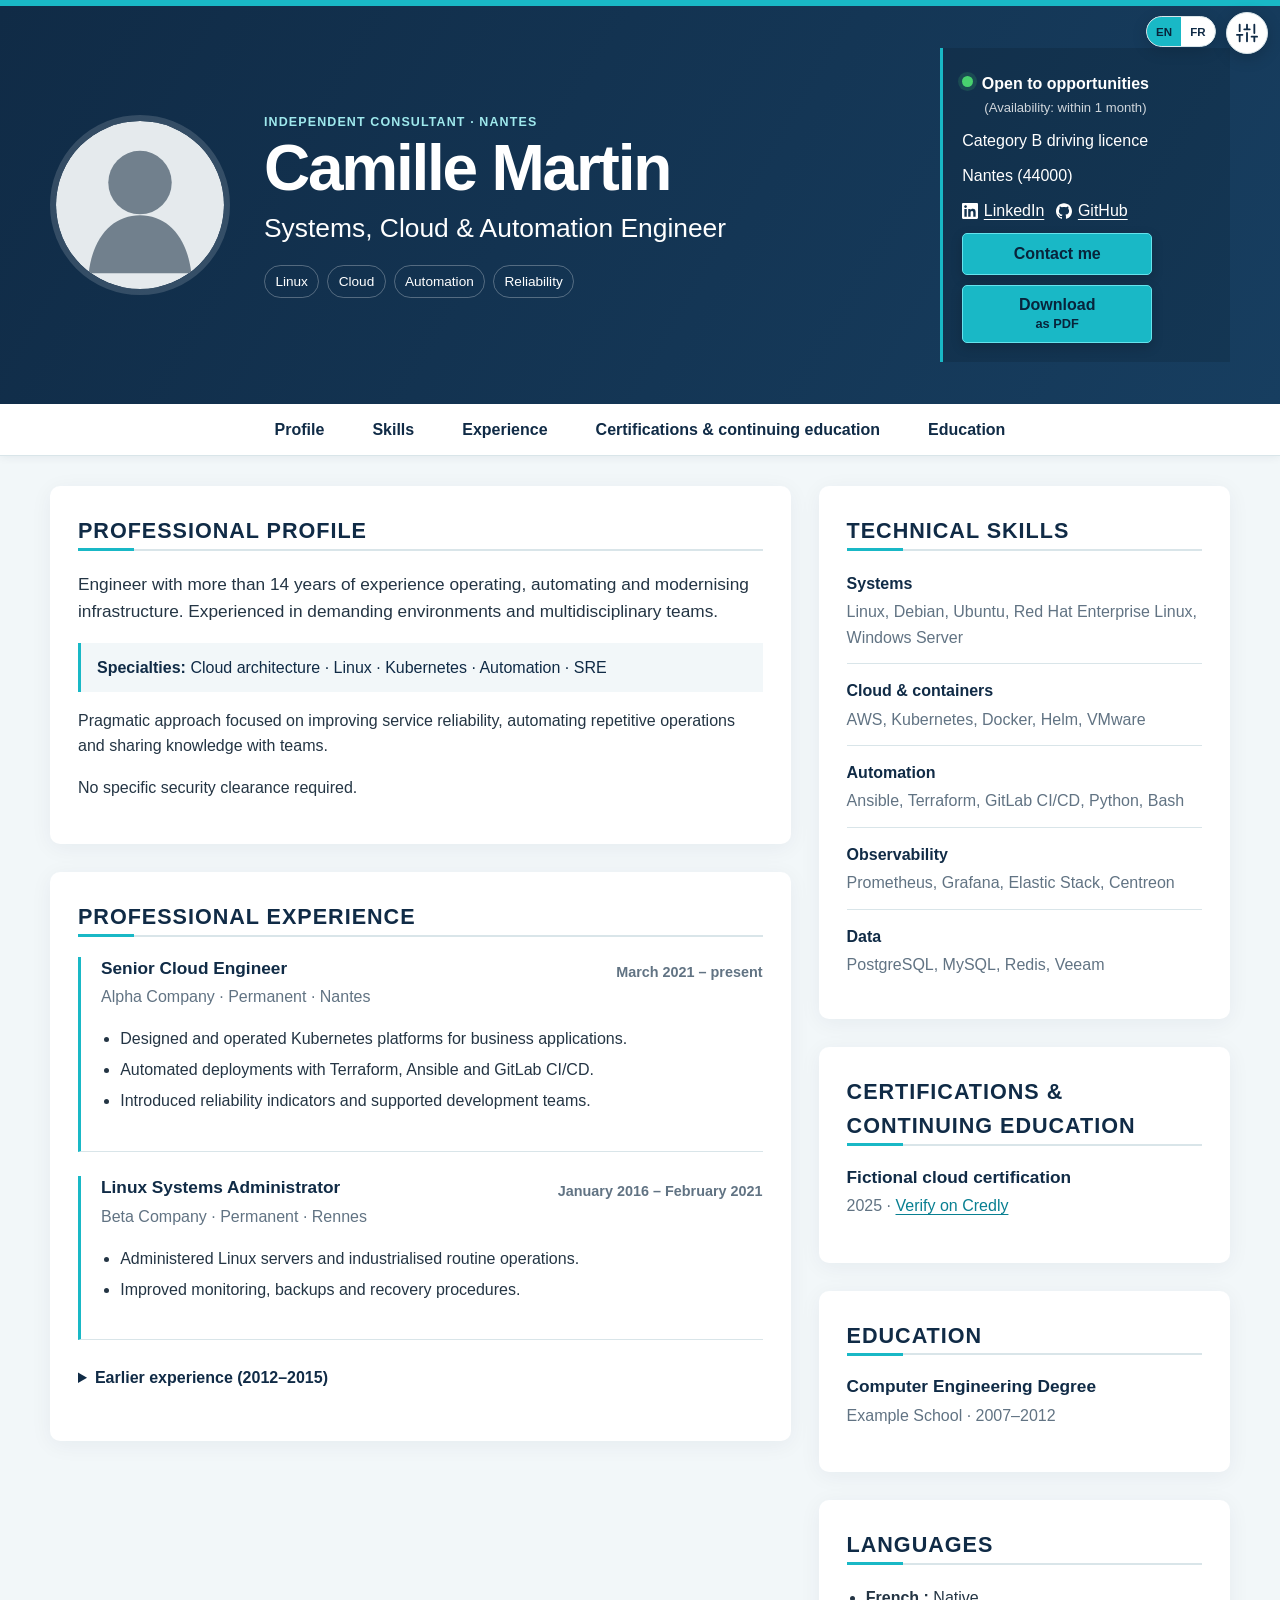
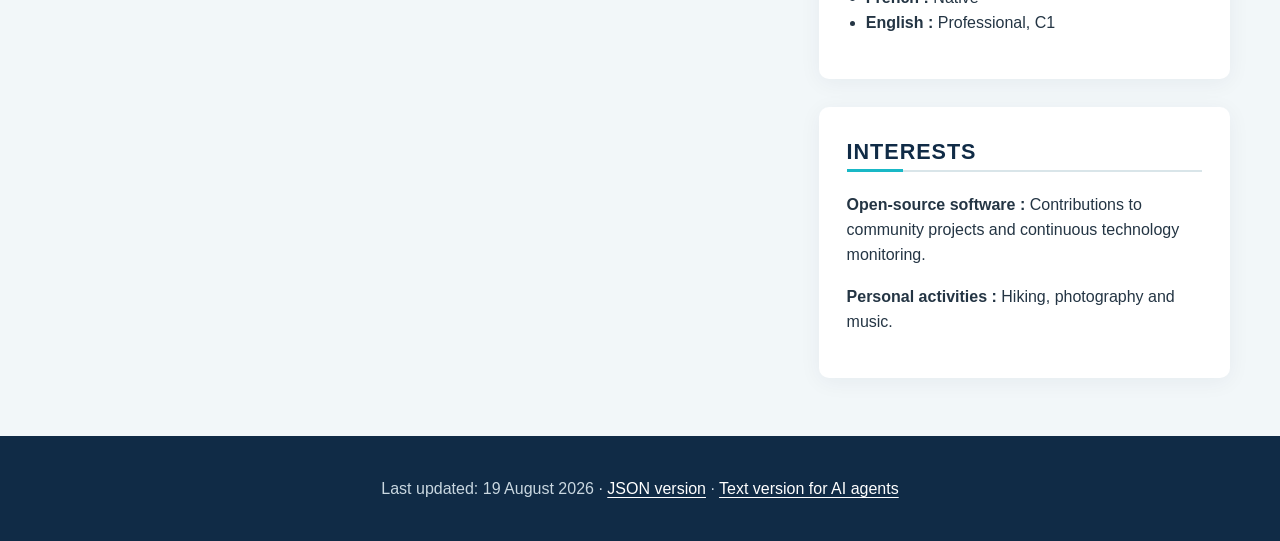
==== en/index.html @ d836ae3a "Add optional English CV generation" ====
<!doctype html>
<html lang="en" data-theme="blue">
<head>
  <!-- GENERATED:HEAD:START -->
  <meta charset="utf-8">
  <meta name="viewport" content="width=device-width, initial-scale=1">
  <title>Camille Martin — Systems, Cloud &amp; Automation Engineer</title>
  <meta name="description" content="Resume of Camille Martin, a systems and cloud specialist with more than 14 years of experience.">
  <meta name="robots" content="index,follow,max-image-preview:large">
  <script>
    try {
      const defaultColor = document.documentElement.dataset.theme;
      const savedColor = localStorage.getItem("cv-color");
      const color = /^(?:blue|green|red|purple|amber|grey)$/.test(savedColor) ? savedColor : defaultColor;
      const savedMode = localStorage.getItem("cv-mode");
      const dark = savedMode ? savedMode === "dark" : matchMedia("(prefers-color-scheme: dark)").matches;
      document.documentElement.dataset.theme = dark ? `dark_${color}` : color;
    } catch { /* Le thème par défaut reste actif si le stockage est indisponible. */ }
  </script>
  <link rel="canonical" href="https://cv.example.com/en/">
  <link rel="alternate" type="application/json" href="resume.json" title="JSON Resume">
  <link rel="alternate" hreflang="fr" href="https://cv.example.com/">
  <link rel="alternate" hreflang="en" href="https://cv.example.com/en/">
  <link rel="alternate" hreflang="x-default" href="https://cv.example.com/">
  <!--
    CSS critique intégré depuis styles-critical.css pendant la génération.
    Il met en forme immédiatement le premier écran sans attendre styles.css,
    qui est préchargé puis appliqué sans bloquer le rendu de la page.
  -->
  <style>
    :root,[data-theme="blue"] { --navy:#102b46; --navy-2:#173e60; --heading:#102b46; --cyan:#19b8c6; --accent-hover:#65e3ed; --link:#087f91; --button-ink:#08243b; --ink:#243544; --muted:#617383; --paper:#fff; --wash:#f2f7f9; --line:#d9e5e9; --radius:10px; }
    [data-theme="green"] { --navy:#123b32; --navy-2:#1c594a; --heading:#123b32; --cyan:#2db487; --accent-hover:#75d9b7; --link:#14785e; --button-ink:#092c24; --ink:#263b35; --muted:#5d756d; --wash:#f1f8f5; --line:#d5e7df; }
    [data-theme="red"] { --navy:#4b1822; --navy-2:#702735; --heading:#4b1822; --cyan:#dc5a6d; --accent-hover:#f08a9a; --link:#a52e44; --button-ink:#351017; --ink:#402b30; --muted:#7b6268; --wash:#faf3f5; --line:#ead7dc; }
    [data-theme="purple"] { --navy:#30234f; --navy-2:#4b3876; --heading:#30234f; --cyan:#9b7ade; --accent-hover:#c2acec; --link:#7254b3; --button-ink:#24183e; --ink:#393247; --muted:#70677f; --wash:#f6f3fa; --line:#e3daee; }
    [data-theme="amber"] { --navy:#49301c; --navy-2:#694829; --heading:#49301c; --cyan:#df963e; --accent-hover:#f2bd78; --link:#9a5e19; --button-ink:#35200e; --ink:#40362d; --muted:#75685c; --wash:#faf6f0; --line:#eadfce; }
    [data-theme="grey"] { --navy:#303840; --navy-2:#4b5660; --heading:#303840; --cyan:#71808d; --accent-hover:#aeb8c0; --link:#526776; --button-ink:#081018; --ink:#303840; --muted:#687681; --wash:#f3f5f6; --line:#dce1e4; }
    [data-theme="dark"],[data-theme="dark_blue"] { color-scheme:dark; --navy:#081522; --navy-2:#102d45; --heading:#a9e9f0; --cyan:#42c5d3; --accent-hover:#79dce5; --link:#72dbe5; --button-ink:#06131d; --ink:#edf4f8; --muted:#b6c7d2; --paper:#132330; --wash:#091721; --line:#385061; }
    [data-theme="dark_green"] { color-scheme:dark; --navy:#071b16; --navy-2:#123c30; --heading:#9ce8ca; --cyan:#42c695; --accent-hover:#7bdcb8; --link:#77dbb6; --button-ink:#061812; --ink:#edf7f3; --muted:#b4ccc3; --paper:#142820; --wash:#091a15; --line:#38594d; }
    [data-theme="dark_red"] { color-scheme:dark; --navy:#210b10; --navy-2:#4b1722; --heading:#ffc0ca; --cyan:#ef7084; --accent-hover:#f39aaa; --link:#ff9caf; --button-ink:#260a10; --ink:#faeef0; --muted:#d2b5bb; --paper:#2d171c; --wash:#1c0d11; --line:#653642; }
    [data-theme="dark_purple"] { color-scheme:dark; --navy:#160d27; --navy-2:#352457; --heading:#d4c0ff; --cyan:#a98ae8; --accent-hover:#c9b4f3; --link:#c3a9fa; --button-ink:#160c27; --ink:#f3effb; --muted:#c7bdd8; --paper:#241b35; --wash:#140e20; --line:#514467; }
    [data-theme="dark_amber"] { color-scheme:dark; --navy:#211508; --navy-2:#493019; --heading:#ffd29a; --cyan:#e8a04c; --accent-hover:#f4c07e; --link:#f5bd78; --button-ink:#251507; --ink:#f8f2e9; --muted:#d0c1ad; --paper:#2d2419; --wash:#1b140c; --line:#5e4b34; }
    [data-theme="dark_grey"] { color-scheme:dark; --navy:#111417; --navy-2:#2d343a; --heading:#e4e9ed; --cyan:#9ba9b4; --accent-hover:#c1cbd2; --link:#bdcbd5; --button-ink:#151a1e; --ink:#f0f2f4; --muted:#bdc5cb; --paper:#22282d; --wash:#14191d; --line:#49535b; }
    * { box-sizing:border-box; }
    html { scroll-behavior:smooth; }
    body { margin:0; color:var(--ink); background:var(--wash); font-family:Inter, "Segoe UI", Roboto, Helvetica, Arial, sans-serif; font-size:16px; line-height:1.58; }
    a { color:var(--link); text-underline-offset:3px; }
    a:hover { color:var(--heading); }
    .skip-link { position:absolute; left:-9999px; top:8px; z-index:10; padding:.7rem 1rem; color:#102b46; background:#fff; }
    .skip-link:focus { left:8px; }
    .visually-hidden { position:absolute; width:1px; height:1px; padding:0; margin:-1px; overflow:hidden; clip:rect(0,0,0,0); white-space:nowrap; border:0; }
    .theme-settings { position:fixed; top:12px; right:12px; z-index:8; }
    .language-switch { position:fixed; top:16px; right:64px; z-index:8; display:flex; overflow:hidden; color:var(--heading); background:var(--paper); border:1px solid var(--line); border-radius:999px; box-shadow:0 4px 16px rgba(0,0,0,.14); font-size:.72rem; font-weight:800; }
    .language-switch:empty { display:none; }
    .language-switch a,.language-switch span { min-width:34px; padding:.35rem .5rem; color:inherit; text-align:center; text-decoration:none; }
    .language-switch [aria-current="page"] { color:var(--button-ink); background:var(--cyan); }
    .language-switch a:hover,.language-switch a:focus-visible { color:var(--button-ink); background:var(--accent-hover); }
    .theme-toggle { display:grid; width:42px; height:42px; padding:0; place-items:center; color:var(--heading); background:var(--paper); border:1px solid var(--line); border-radius:50%; box-shadow:0 4px 16px rgba(0,0,0,.18); font:inherit; line-height:1; cursor:pointer; }
    .theme-toggle svg { width:22px; height:22px; fill:none; stroke:currentColor; stroke-width:2; stroke-linecap:round; stroke-linejoin:round; }
    .theme-toggle:hover,.theme-toggle:focus-visible { color:var(--button-ink); background:var(--cyan); border-color:var(--accent-hover); }
    .theme-panel { position:absolute; top:50px; right:0; width:210px; padding:.8rem; color:var(--ink); background:var(--paper); border:1px solid var(--line); border-radius:var(--radius); box-shadow:0 12px 36px rgba(0,0,0,.24); }
    .theme-panel[hidden] { display:none; }
    .theme-panel label { display:block; margin-bottom:.35rem; color:var(--heading); font-size:.78rem; font-weight:800; text-transform:uppercase; letter-spacing:.04em; }
    .theme-panel select { width:100%; min-height:40px; padding:.45rem .55rem; color:var(--ink); background:var(--wash); border:1px solid var(--line); border-radius:5px; font:inherit; }
    .theme-mode { display:flex; width:100%; min-height:40px; margin-top:.65rem; padding:.35rem 0 0; gap:.55rem; align-items:center; color:var(--ink); background:transparent; border:0; border-top:1px solid var(--line); font:inherit; font-size:.88rem; cursor:pointer; }
    .theme-mode-track { position:relative; width:34px; height:20px; flex:0 0 auto; background:var(--line); border-radius:999px; transition:background .15s ease; }
    .theme-mode-track span { position:absolute; top:3px; left:3px; width:14px; height:14px; background:var(--paper); border-radius:50%; box-shadow:0 1px 3px rgba(0,0,0,.3); transition:transform .15s ease; }
    .theme-mode[aria-checked="true"] .theme-mode-track { background:var(--cyan); }
    .theme-mode[aria-checked="true"] .theme-mode-track span { transform:translateX(14px); }
    .theme-mode:focus-visible { outline:2px solid var(--cyan); outline-offset:3px; }
    .hero { color:#fff; background:linear-gradient(120deg,var(--navy),var(--navy-2)); border-top:6px solid var(--cyan); }
    .hero-inner { width:min(1180px,calc(100% - 40px)); margin:auto; display:grid; grid-template-columns:180px 1fr 290px; gap:34px; align-items:center; padding:42px 0; }
    .portrait-wrap { display:block; width:180px; height:180px; }
    .portrait { display:block; width:100%; height:100%; object-fit:cover; border-radius:50%; border:6px solid rgba(255,255,255,.15); }
    .eyebrow { margin:0; color:#9fe9ed; font-weight:700; text-transform:uppercase; letter-spacing:.09em; font-size:.78rem; }
    h1 { margin:.15rem 0; font-size:clamp(2.2rem,5vw,4rem); line-height:1.05; letter-spacing:-.035em; }
    .role { margin:.35rem 0 1rem; font-size:clamp(1.2rem,2.2vw,1.65rem); font-weight:300; }
    .pill-list { display:flex; flex-wrap:wrap; gap:8px; padding:0; margin:0; list-style:none; }
    .pill-list li { padding:.28rem .65rem; border:1px solid rgba(255,255,255,.28); border-radius:999px; font-size:.85rem; }
    .contact-card { padding:1.2rem; border-left:3px solid var(--cyan); background:rgba(0,0,0,.12); }
    .contact-card p { margin:.25rem 0 .6rem; }
    .profile-links a { color:#fff; }
    .profile-links { display:flex; flex-wrap:wrap; gap:.75rem; }
    .profile-links a { display:inline-flex; gap:.35rem; align-items:center; }
    .profile-links img { width:1rem; height:1rem; filter:brightness(0) invert(1); }
    .availability { display:flex; gap:.55rem; align-items:flex-start; }
    .availability-copy { display:grid; gap:.1rem; text-align:center; }
    .availability-period { color:inherit; font-size:.82em; font-weight:500; opacity:.8; }
    .availability-dot { width:.68rem; height:.68rem; flex:0 0 auto; margin-top:.3rem; border-radius:50%; background:#48d16f; box-shadow:0 0 0 4px rgba(72,209,111,.16); }
    .availability.unavailable .availability-dot { background:#999; box-shadow:0 0 0 4px rgba(153,153,153,.16); }
    .contact-opener,.print-button { display:inline-block; width:190px; max-width:100%; padding:.6rem 1rem; border:1px solid var(--accent-hover); border-radius:5px; color:var(--button-ink); background:var(--cyan); box-shadow:0 4px 12px rgba(0,0,0,.18); font:inherit; font-weight:800; line-height:1.3; text-align:center; text-decoration:none; cursor:pointer; transition:transform .15s ease,background .15s ease; }
    .contact-opener:hover,.contact-opener:focus-visible,.print-button:hover,.print-button:focus-visible { color:var(--button-ink); background:var(--accent-hover); transform:translateY(-1px); }
    .print-button span { display:block; }
    .print-button span + span { color:inherit; font-size:.8rem; font-weight:600; }
    .print-contact { display:none; }
    .main-nav { position:sticky; top:0; z-index:5; display:flex; justify-content:center; gap:clamp(1rem,4vw,3rem); padding:.8rem 1rem; background:var(--paper); border-bottom:1px solid var(--line); box-shadow:0 2px 8px rgba(16,43,70,.06); }
    .main-nav a { color:var(--heading); font-weight:700; text-decoration:none; }
    .layout { width:min(1180px,calc(100% - 40px)); margin:30px auto; display:grid; grid-template-columns:minmax(0,1.8fr) minmax(300px,1fr); gap:28px; align-items:start; }
    section { margin-bottom:28px; padding:28px; background:var(--paper); border-radius:var(--radius); box-shadow:0 4px 22px rgba(16,43,70,.055); }
    h2 { margin:0 0 1.25rem; padding-bottom:.5rem; color:var(--heading); border-bottom:2px solid var(--line); font-size:1.35rem; text-transform:uppercase; letter-spacing:.045em; }
    h2::after { content:""; display:block; width:56px; height:3px; margin-bottom:-.65rem; background:var(--cyan); }
    h3 { margin:0; color:var(--heading); font-size:1.08rem; line-height:1.35; }
    .lead { font-size:1.08rem; }
    .specialties { padding:.75rem 1rem; color:var(--heading); background:var(--wash); border-left:3px solid var(--cyan); }
    @media (max-width:850px) {
      .hero-inner { grid-template-columns:120px 1fr; }
      .portrait-wrap { width:120px; height:120px; }
      .contact-card { grid-column:1/-1; }
      .layout { grid-template-columns:1fr; }
      .main-nav { justify-content:flex-start; overflow-x:auto; scrollbar-width:thin; }
      .main-nav a { flex:0 0 auto; }
    }
    @media (max-width:560px) {
      .hero-inner { width:min(100% - 28px,1180px); grid-template-columns:1fr; gap:18px; }
      .portrait-wrap { width:110px; height:110px; }
      .layout { width:min(100% - 20px,1180px); margin-top:10px; }
      section { padding:20px; }
      .pill-list { gap:6px; }
    }
    @media (pointer:coarse) {
      .main-nav a,.contact-opener,.print-button,.theme-toggle,.theme-mode { min-height:44px; }
    }
  </style>
  <link rel="preload" href="../styles.css" as="style">
  <link rel="stylesheet" href="../styles.css" media="print" data-deferred-styles>
  <script>
    const deferredStyles = document.querySelector("[data-deferred-styles]");
    deferredStyles.addEventListener("load", () => { deferredStyles.media = "all"; });
  </script>
  <noscript><link rel="stylesheet" href="../styles.css"></noscript>
  <script src="../profile.js" defer></script>
  <script src="../contact.js" defer></script>
  <script src="../theme.js" defer></script>
  <script>
    window.dataLayer = window.dataLayer || [];
    function gtag() { dataLayer.push(arguments); }
    function loadAnalytics() {
      const script = document.createElement("script");
      script.src = "https://www.googletagmanager.com/gtag/js?id=G-XXXXXXXXXX";
      script.async = true;
      document.head.append(script);
      gtag("js", new Date());
      gtag("config", "G-XXXXXXXXXX");
    }
    if (location.protocol === "http:" || location.protocol === "https:") {
      addEventListener("load", () => {
        if ("requestIdleCallback" in window) requestIdleCallback(loadAnalytics, { timeout: 2000 });
        else setTimeout(loadAnalytics, 1000);
      }, { once: true });
    }
  </script>
  <meta property="og:type" content="profile">
  <meta property="og:title" content="Camille Martin — Systems, Cloud &amp; Automation Engineer">
  <meta property="og:description" content="Resume of Camille Martin, a systems and cloud specialist with more than 14 years of experience.">
  <meta property="og:url" content="https://cv.example.com/en/">
  <meta property="og:image" content="https://cv.example.com/assets/portrait-placeholder.svg">
  <script type="application/ld+json">
{
  "@context": "https://schema.org",
  "@type": "ProfilePage",
  "@id": "https://cv.example.com/en/#profile",
  "url": "https://cv.example.com/en/",
  "name": "Camille Martin — Systems, Cloud & Automation Engineer",
  "dateModified": "2026-08-19T00:00:00+00:00",
  "inLanguage": "en",
  "mainEntity": {
    "@type": "Person",
    "@id": "https://cv.example.com/en/#person",
    "name": "Camille Martin",
    "givenName": "Camille",
    "familyName": "Martin",
    "url": "https://cv.example.com/en/",
    "jobTitle": "Systems and Cloud Engineer",
    "hasOccupation": {
      "@type": "Occupation",
      "name": "Systems, Cloud & Automation Engineer"
    },
    "email": "mailto:camille.martin@example.com",
    "address": {
      "@type": "PostalAddress",
      "addressLocality": "Nantes",
      "addressRegion": "Pays de la Loire",
      "postalCode": "44000",
      "addressCountry": "FR"
    },
    "sameAs": [
      "https://www.linkedin.com/in/camille-martin-example",
      "https://github.com/camille-martin-example"
    ],
    "knowsLanguage": [
      {
        "@type": "Language",
        "name": "French"
      },
      {
        "@type": "Language",
        "name": "English"
      }
    ],
    "knowsAbout": [
      "Cloud architecture",
      "Linux",
      "Kubernetes",
      "Automation",
      "SRE",
      "Systems",
      "Cloud & containers",
      "Automation",
      "Observability",
      "Data"
    ]
  }
}
  </script>
  <!-- GENERATED:HEAD:END -->
</head>
<body>
  <a class="skip-link" href="#contenu">Skip to content</a>

  <nav class="language-switch" aria-label="Language">
    <span aria-current="page">EN</span><a href="../" lang="fr" hreflang="fr">FR</a>
  </nav>

  <div class="theme-settings">
    <button class="theme-toggle" type="button" aria-expanded="false" aria-controls="theme-panel" data-theme-toggle>
      <svg viewBox="0 0 24 24" aria-hidden="true" focusable="false">
        <path d="M4 21v-7M4 10V3M12 21v-9M12 8V3M20 21v-5M20 12V3M1 14h6M9 8h6M17 16h6"/>
      </svg>
      <span class="visually-hidden">Display settings</span>
    </button>
    <div class="theme-panel" id="theme-panel" hidden>
      <label for="theme-select">Theme</label>
      <select id="theme-select" data-theme-select>
        <option value="blue">Blue</option>
        <option value="green">Green</option>
        <option value="red">Red</option>
        <option value="purple">Purple</option>
        <option value="amber">Amber</option>
        <option value="grey">Grey</option>
      </select>
      <button class="theme-mode" type="button" role="switch" aria-checked="false" data-theme-mode>
        <span class="theme-mode-track" aria-hidden="true"><span></span></span>
        <span>Dark mode</span>
      </button>
    </div>
  </div>

  <!-- GENERATED:HEADER:START -->
  <header class="hero">
    <div class="hero-inner">
      <div class="portrait-wrap">
        <img class="portrait" src="../assets/portrait-placeholder.svg" alt="Portrait of Camille Martin" width="180" height="180" fetchpriority="high">
      </div>
      <div>
        <p class="eyebrow">Independent consultant · Nantes</p>
        <h1>Camille Martin</h1>
        <p class="role">Systems, Cloud &amp; Automation Engineer</p>
        <ul class="pill-list" aria-label="Core expertise">
          <li>Linux</li>
          <li>Cloud</li>
          <li>Automation</li>
          <li>Reliability</li>
        </ul>
      </div>
      <div class="contact-card" aria-label="Contact details and profiles">
        <p class="availability open"><span class="availability-dot" aria-hidden="true"></span><span class="availability-copy"><strong>Open to opportunities</strong><span class="availability-period">(Availability: within 1 month)</span></span></p>
        <p>Category B driving licence</p>
        <p>Nantes (44000)</p>
        <p class="profile-links">
          <a href="https://www.linkedin.com/in/camille-martin-example"><img src="../assets/brands/linkedin.svg" alt="" aria-hidden="true" width="16" height="16">LinkedIn</a>
          <a href="https://github.com/camille-martin-example"><img src="../assets/brands/github.svg" alt="" aria-hidden="true" width="16" height="16">GitHub</a>
        </p>
        <p><button class="contact-opener" type="button" data-open-contact>Contact me</button></p>
        <a class="print-button" href="camille-martin-resume.pdf" download>
          <span>Download</span>
          <span>as PDF</span>
        </a>
        <div class="print-contact without-qr" aria-label="Contact details for print">
          <div class="print-contact-details">
            <p class="print-contact-title"><strong>Contact details</strong></p>
            <div class="print-contact-personal">
              <p>Nantes (44000), France</p>
              <p>Category B driving licence</p>
            </div>
            <dl class="print-contact-links">
              <div><dt>Email</dt><dd><a href="mailto:camille.martin@example.com">camille.martin@example.com</a></dd></div>
              <div><dt>Online CV</dt><dd><a href="https://cv.example.com/en/">cv.example.com/en</a></dd></div>
              <div class="print-availability-start"><dt>Status</dt><dd>Open to opportunities</dd></div>
              <div><dt>Availability</dt><dd>within 1 month</dd></div>

            </dl>
          </div>
        </div>
      </div>
    </div>
  </header>
  <!-- GENERATED:HEADER:END -->

  <nav class="main-nav" aria-label="CV navigation">
    <a href="#profil">Profile</a>
    <a href="#competences">Skills</a>
    <a href="#experience">Experience</a>
    <a href="#certifications">Certifications &amp; continuing education</a>
    <a href="#formation">Education</a>
  </nav>

  <!-- GENERATED:MAIN:START -->
  <main id="contenu" class="layout">
    <div>
      <section id="profil" aria-labelledby="titre-profil">
        <h2 id="titre-profil">Professional profile</h2>
        <p class="lead">Engineer with more than 14 years of experience operating, automating and modernising infrastructure. Experienced in demanding environments and multidisciplinary teams.</p>
        <p class="specialties"><strong>Specialties:</strong> Cloud architecture · Linux · Kubernetes · Automation · SRE</p>
        <p>Pragmatic approach focused on improving service reliability, automating repetitive operations and sharing knowledge with teams.</p>
        <p>No specific security clearance required.</p>
      </section>
      <section id="experience" aria-labelledby="titre-experience">
        <h2 id="titre-experience">Professional experience</h2>
        <article class="job">
          <header>
            <div>
              <h3>Senior Cloud Engineer</h3>
              <p class="company">Alpha Company · Permanent · Nantes</p>
            </div>
            <p class="date"><time datetime="2021-03">March 2021</time> – present</p>
          </header>
          <ul>
            <li>Designed and operated Kubernetes platforms for business applications.</li>
            <li>Automated deployments with Terraform, Ansible and GitLab CI/CD.</li>
            <li>Introduced reliability indicators and supported development teams.</li>
          </ul>
        </article>
        <article class="job">
          <header>
            <div>
              <h3>Linux Systems Administrator</h3>
              <p class="company">Beta Company · Permanent · Rennes</p>
            </div>
            <p class="date"><time datetime="2016-01">January 2016</time> – <time datetime="2021-02">February 2021</time></p>
          </header>
          <ul>
            <li>Administered Linux servers and industrialised routine operations.</li>
            <li>Improved monitoring, backups and recovery procedures.</li>
          </ul>
        </article>
        <details class="earlier">
          <summary>Earlier experience (2012–2015)</summary>
          <article class="job compact">
            <header>
              <div>
                <h3>Systems and Network Technician</h3>
                <p class="company">Gamma Group · Permanent · Angers</p>
              </div>
              <p class="date"><time datetime="2012">2012</time> – <time datetime="2015">2015</time></p>
            </header>
            <p>Provided support, administered Windows and Linux systems and networks, and managed IT assets.</p>
          </article>
        </details>
      </section>
    </div>
    <aside class="side-column" aria-label="Skills and qualifications">
      <section id="competences" aria-labelledby="titre-competences">
        <h2 id="titre-competences">Technical skills</h2>
        <dl class="skills">
          <div>
            <dt>Systems</dt>
            <dd>Linux, Debian, Ubuntu, Red Hat Enterprise Linux, Windows Server</dd>
          </div>
          <div>
            <dt>Cloud &amp; containers</dt>
            <dd>AWS, Kubernetes, Docker, Helm, VMware</dd>
          </div>
          <div>
            <dt>Automation</dt>
            <dd>Ansible, Terraform, GitLab CI/CD, Python, Bash</dd>
          </div>
          <div>
            <dt>Observability</dt>
            <dd>Prometheus, Grafana, Elastic Stack, Centreon</dd>
          </div>
          <div>
            <dt>Data</dt>
            <dd>PostgreSQL, MySQL, Redis, Veeam</dd>
          </div>
        </dl>
      </section>
      <section id="certifications" aria-labelledby="titre-certifications">
        <h2 id="titre-certifications">Certifications &amp; continuing education</h2>
        <article class="credential">
          <h3>Fictional cloud certification</h3>
          <p><time datetime="2025">2025</time> · <a href="https://example.com/certification">Verify on Credly</a></p>
        </article>
      </section>
      <section id="formation" aria-labelledby="titre-formation">
        <h2 id="titre-formation">Education</h2>
        <h3>Computer Engineering Degree</h3>
        <p>Example School · <time datetime="2007">2007</time>–<time datetime="2012">2012</time></p>
      </section>
      <section aria-labelledby="titre-langues">
        <h2 id="titre-langues">Languages</h2>
        <ul class="plain">
          <li><strong>French :</strong> Native</li>
          <li><strong>English :</strong> Professional, C1</li>
        </ul>
      </section>
      <section aria-labelledby="titre-interets">
        <h2 id="titre-interets">Interests</h2>
        <p><strong>Open-source software :</strong> Contributions to community projects and continuous technology monitoring.</p>
        <p><strong>Personal activities :</strong> Hiking, photography and music.</p>
      </section>
    </aside>
  </main>
  <!-- GENERATED:MAIN:END -->

  <!-- GENERATED:DIALOG:START -->
  <dialog class="contact-dialog" id="contact-dialog" aria-labelledby="contact-dialog-title">
    <div class="dialog-header">
      <h2 id="contact-dialog-title">Contact details</h2>
      <button class="dialog-close" type="button" data-close-contact aria-label="Close contact dialog">×</button>
    </div>
    <div class="dialog-body">
      <a class="contact-item" href="mailto:camille.martin@example.com"><span aria-hidden="true">@</span><span><strong>Email</strong>camille.martin@example.com</span></a>
      <a class="contact-item" href="https://example.com/appointment" target="_blank" rel="noopener noreferrer"><span aria-hidden="true">▣</span><span><strong>Book an appointment</strong>Choose an appointment slot</span></a>
    </div>
  </dialog>
  <!-- GENERATED:DIALOG:END -->

  <!-- GENERATED:FOOTER:START -->
  <footer>
    <p>Last updated: 19 August 2026 · <a href="resume.json">JSON version</a> · <a href="llms.txt">Text version for AI agents</a></p>
  </footer>
  <!-- GENERATED:FOOTER:END -->
</body>
</html>
---- styles.css ----
.job { padding:0 0 1.55rem 1.25rem; margin:0 0 1.55rem; border-left:3px solid var(--cyan); border-bottom:1px solid var(--line); }
.job:last-child { border-bottom:0; }
.job header { display:flex; justify-content:space-between; gap:20px; align-items:flex-start; }
.company,.date { margin:.25rem 0; color:var(--muted); }
.date { flex:0 0 auto; font-size:.9rem; font-weight:700; }
.job ul { margin:.8rem 0; padding-left:1.2rem; }
.job li { margin:.35rem 0; }
.clients { font-size:.92rem; }
.earlier summary { margin-bottom:1.4rem; color:var(--heading); cursor:pointer; font-weight:700; }
.compact { padding-bottom:1rem; margin-bottom:1rem; }
.compact p { margin:.6rem 0 0; }
.skills { margin:0; }
.skills div { padding:.85rem 0; border-bottom:1px solid var(--line); }
.skills div:first-child { padding-top:0; }
.skills div:last-child { border-bottom:0; }
.skills dt { color:var(--heading); font-weight:800; }
.skills dd { margin:.2rem 0 0; color:var(--muted); }
.credential { margin-bottom:1rem; }
.credential p,#formation p { margin:.25rem 0 1rem; color:var(--muted); }
.plain { padding-left:1.2rem; }
.contact-dialog { width:min(520px,calc(100% - 32px)); padding:0; color:var(--ink); background:var(--paper); border:0; border-radius:var(--radius); box-shadow:0 24px 80px rgba(0,0,0,.3); }
.contact-dialog::backdrop { background:rgba(8,27,43,.72); backdrop-filter:blur(3px); }
.dialog-header { display:flex; align-items:center; justify-content:space-between; padding:1.1rem 1.3rem; color:#fff; background:var(--navy); border-top:4px solid var(--cyan); }
.dialog-header h2 { margin:0; padding:0; color:#fff; border:0; font-size:1.15rem; }
.dialog-header h2::after { display:none; }
.dialog-close { width:2rem; height:2rem; padding:0; color:#fff; background:transparent; border:0; border-radius:50%; font:inherit; font-size:1.8rem; line-height:1; cursor:pointer; }
.dialog-close:hover,.dialog-close:focus-visible { background:rgba(255,255,255,.15); }
.dialog-body { display:grid; gap:.7rem; padding:1.3rem; }
.contact-item { display:grid; grid-template-columns:2.2rem 1fr; gap:.7rem; align-items:center; padding:.85rem; color:var(--ink); border:1px solid var(--line); border-radius:7px; text-decoration:none; }
.contact-item:hover { color:var(--heading); border-color:var(--cyan); background:var(--wash); }
.contact-item > span:first-child { color:var(--cyan); font-size:1.35rem; font-weight:800; text-align:center; }
.contact-item strong { display:block; color:var(--heading); font-size:.82rem; text-transform:uppercase; letter-spacing:.04em; }
footer { padding:24px; color:#c9d7e0; text-align:center; background:var(--navy); }
footer a { color:#fff; }
@media (max-width:560px) { .job header { display:block; } .date { margin-top:.4rem; } .contact-dialog { max-height:calc(100dvh - 24px); } .dialog-body { padding:1rem; } .contact-item { overflow-wrap:anywhere; } }
@media (pointer:coarse) { .dialog-close,.contact-item { min-height:44px; } }
@media print {
  @page { size:A4 portrait; margin:8mm; background:#fff; }
  html[data-theme] { color-scheme:light; --navy:#111; --navy-2:#222; --heading:#111; --cyan:#555; --accent-hover:#777; --link:#111; --button-ink:#111; --ink:#111; --muted:#444; --paper:#fff; --wash:#fff; --line:#bbb; background:#fff; }
  body { color:#111; background:#fff; font-size:8.5pt; line-height:1.23; }
  .hero { color:#111; background:#fff; border-top:4px solid var(--cyan); }
  .hero-inner { width:100%; grid-template-columns:62px minmax(0,1fr) 78mm; gap:10px; align-items:start; padding:5px 0; }
  .portrait-wrap { width:58px;height:58px; }
  .portrait { border:0; filter:grayscale(1) brightness(1.1); }
  h1 { font-size:23pt; color:var(--navy); }
  h2,h3,.skills dt { color:var(--navy); }
  .role { font-size:12pt; }
  .eyebrow,.contact-card,.contact-card a,.contact-opener { color:#222; }
  .contact-card { grid-column:3; grid-row:1; padding:0 0 0 5px; background:none; border-left:2px solid var(--cyan); }
  .contact-card > :not(.print-contact) { display:none; }
  .print-contact { display:grid; grid-template-columns:1fr 22mm; gap:3mm; align-items:start; }
  .print-contact.without-qr { grid-template-columns:1fr; }
  .print-contact-details { display:block; min-width:0; }
  .print-contact p { margin:0 0 1px; font-size:7pt; line-height:1.15; }
  .print-contact-title { color:var(--navy); font-size:8pt!important; text-transform:uppercase; letter-spacing:.04em; }
  .print-contact-personal { margin-bottom:2px; }
  .print-contact-links { margin:0; }
  .print-contact-links div { display:grid; grid-template-columns:17mm minmax(0,1fr); gap:1.5mm; }
  .print-contact-links .print-availability-start { margin-top:2mm; }
  .print-contact-links dt { color:#666; font-size:6.5pt; font-weight:700; line-height:1.3; text-transform:uppercase; }
  .print-contact-links dd { min-width:0; margin:0; overflow-wrap:anywhere; font-size:7pt; line-height:1.15; }
  .print-qr { text-align:center; }
  .print-qr img { display:block; width:21mm; height:21mm; margin:0 auto 1px; }
  .print-qr span { display:block; color:#666; font-size:6.5pt; font-weight:700; text-transform:uppercase; letter-spacing:.04em; }
  .pill-list { flex-wrap:nowrap; gap:3px; }
  .pill-list li { padding:1px 4px; border-color:#777; font-size:7pt; white-space:nowrap; }
  .main-nav,.print-button,.contact-dialog,.theme-settings,.language-switch,.skip-link,footer { display:none; }
  .layout { width:100%; margin:2px 0; display:block; }
  section { margin:0 0 5px; padding:0; background:#fff; box-shadow:none; break-inside:auto; }
  .specialties { color:var(--navy); background:#fff; }
  .company,.date,.credential p,#formation p,.skills dd { color:#444; }
  h2 { margin:5px 0 3px; font-size:11pt; break-after:avoid; }
  h3 { font-size:9.3pt; }
  .job,.skills div,.credential { break-inside:avoid; }
  .job { padding:0 0 3px 7px; margin:0 0 3px; }
  .job ul { margin:2px 0; }
  .job li { margin:1px 0; }
  .compact { padding-bottom:2px; margin-bottom:2px; }
  .compact p { margin:2px 0 0; }
  .side-column { display:block; }
  .side-column section { margin-bottom:4px; }
  .skills { display:grid; grid-template-columns:1fr 1fr; gap:0 6mm; }
  .skills div { display:block; padding:2px 0; break-inside:avoid; }
  .skills dd { margin:0; }
  .credential { margin-bottom:4px; }
  .credential p,#formation p { margin:1px 0 4px; }
  .plain { margin:2px 0; }
  .side-column section:last-child p { margin:2px 0; }
  a { color:inherit; text-decoration:none; }
  details > summary { display:none; }
  details > * { display:block; }
}
---- styles.css ----
.job { padding:0 0 1.55rem 1.25rem; margin:0 0 1.55rem; border-left:3px solid var(--cyan); border-bottom:1px solid var(--line); }
.job:last-child { border-bottom:0; }
.job header { display:flex; justify-content:space-between; gap:20px; align-items:flex-start; }
.company,.date { margin:.25rem 0; color:var(--muted); }
.date { flex:0 0 auto; font-size:.9rem; font-weight:700; }
.job ul { margin:.8rem 0; padding-left:1.2rem; }
.job li { margin:.35rem 0; }
.clients { font-size:.92rem; }
.earlier summary { margin-bottom:1.4rem; color:var(--heading); cursor:pointer; font-weight:700; }
.compact { padding-bottom:1rem; margin-bottom:1rem; }
.compact p { margin:.6rem 0 0; }
.skills { margin:0; }
.skills div { padding:.85rem 0; border-bottom:1px solid var(--line); }
.skills div:first-child { padding-top:0; }
.skills div:last-child { border-bottom:0; }
.skills dt { color:var(--heading); font-weight:800; }
.skills dd { margin:.2rem 0 0; color:var(--muted); }
.credential { margin-bottom:1rem; }
.credential p,#formation p { margin:.25rem 0 1rem; color:var(--muted); }
.plain { padding-left:1.2rem; }
.contact-dialog { width:min(520px,calc(100% - 32px)); padding:0; color:var(--ink); background:var(--paper); border:0; border-radius:var(--radius); box-shadow:0 24px 80px rgba(0,0,0,.3); }
.contact-dialog::backdrop { background:rgba(8,27,43,.72); backdrop-filter:blur(3px); }
.dialog-header { display:flex; align-items:center; justify-content:space-between; padding:1.1rem 1.3rem; color:#fff; background:var(--navy); border-top:4px solid var(--cyan); }
.dialog-header h2 { margin:0; padding:0; color:#fff; border:0; font-size:1.15rem; }
.dialog-header h2::after { display:none; }
.dialog-close { width:2rem; height:2rem; padding:0; color:#fff; background:transparent; border:0; border-radius:50%; font:inherit; font-size:1.8rem; line-height:1; cursor:pointer; }
.dialog-close:hover,.dialog-close:focus-visible { background:rgba(255,255,255,.15); }
.dialog-body { display:grid; gap:.7rem; padding:1.3rem; }
.contact-item { display:grid; grid-template-columns:2.2rem 1fr; gap:.7rem; align-items:center; padding:.85rem; color:var(--ink); border:1px solid var(--line); border-radius:7px; text-decoration:none; }
.contact-item:hover { color:var(--heading); border-color:var(--cyan); background:var(--wash); }
.contact-item > span:first-child { color:var(--cyan); font-size:1.35rem; font-weight:800; text-align:center; }
.contact-item strong { display:block; color:var(--heading); font-size:.82rem; text-transform:uppercase; letter-spacing:.04em; }
footer { padding:24px; color:#c9d7e0; text-align:center; background:var(--navy); }
footer a { color:#fff; }
@media (max-width:560px) { .job header { display:block; } .date { margin-top:.4rem; } .contact-dialog { max-height:calc(100dvh - 24px); } .dialog-body { padding:1rem; } .contact-item { overflow-wrap:anywhere; } }
@media (pointer:coarse) { .dialog-close,.contact-item { min-height:44px; } }
@media print {
  @page { size:A4 portrait; margin:8mm; background:#fff; }
  html[data-theme] { color-scheme:light; --navy:#111; --navy-2:#222; --heading:#111; --cyan:#555; --accent-hover:#777; --link:#111; --button-ink:#111; --ink:#111; --muted:#444; --paper:#fff; --wash:#fff; --line:#bbb; background:#fff; }
  body { color:#111; background:#fff; font-size:8.5pt; line-height:1.23; }
  .hero { color:#111; background:#fff; border-top:4px solid var(--cyan); }
  .hero-inner { width:100%; grid-template-columns:62px minmax(0,1fr) 78mm; gap:10px; align-items:start; padding:5px 0; }
  .portrait-wrap { width:58px;height:58px; }
  .portrait { border:0; filter:grayscale(1) brightness(1.1); }
  h1 { font-size:23pt; color:var(--navy); }
  h2,h3,.skills dt { color:var(--navy); }
  .role { font-size:12pt; }
  .eyebrow,.contact-card,.contact-card a,.contact-opener { color:#222; }
  .contact-card { grid-column:3; grid-row:1; padding:0 0 0 5px; background:none; border-left:2px solid var(--cyan); }
  .contact-card > :not(.print-contact) { display:none; }
  .print-contact { display:grid; grid-template-columns:1fr 22mm; gap:3mm; align-items:start; }
  .print-contact.without-qr { grid-template-columns:1fr; }
  .print-contact-details { display:block; min-width:0; }
  .print-contact p { margin:0 0 1px; font-size:7pt; line-height:1.15; }
  .print-contact-title { color:var(--navy); font-size:8pt!important; text-transform:uppercase; letter-spacing:.04em; }
  .print-contact-personal { margin-bottom:2px; }
  .print-contact-links { margin:0; }
  .print-contact-links div { display:grid; grid-template-columns:17mm minmax(0,1fr); gap:1.5mm; }
  .print-contact-links .print-availability-start { margin-top:2mm; }
  .print-contact-links dt { color:#666; font-size:6.5pt; font-weight:700; line-height:1.3; text-transform:uppercase; }
  .print-contact-links dd { min-width:0; margin:0; overflow-wrap:anywhere; font-size:7pt; line-height:1.15; }
  .print-qr { text-align:center; }
  .print-qr img { display:block; width:21mm; height:21mm; margin:0 auto 1px; }
  .print-qr span { display:block; color:#666; font-size:6.5pt; font-weight:700; text-transform:uppercase; letter-spacing:.04em; }
  .pill-list { flex-wrap:nowrap; gap:3px; }
  .pill-list li { padding:1px 4px; border-color:#777; font-size:7pt; white-space:nowrap; }
  .main-nav,.print-button,.contact-dialog,.theme-settings,.language-switch,.skip-link,footer { display:none; }
  .layout { width:100%; margin:2px 0; display:block; }
  section { margin:0 0 5px; padding:0; background:#fff; box-shadow:none; break-inside:auto; }
  .specialties { color:var(--navy); background:#fff; }
  .company,.date,.credential p,#formation p,.skills dd { color:#444; }
  h2 { margin:5px 0 3px; font-size:11pt; break-after:avoid; }
  h3 { font-size:9.3pt; }
  .job,.skills div,.credential { break-inside:avoid; }
  .job { padding:0 0 3px 7px; margin:0 0 3px; }
  .job ul { margin:2px 0; }
  .job li { margin:1px 0; }
  .compact { padding-bottom:2px; margin-bottom:2px; }
  .compact p { margin:2px 0 0; }
  .side-column { display:block; }
  .side-column section { margin-bottom:4px; }
  .skills { display:grid; grid-template-columns:1fr 1fr; gap:0 6mm; }
  .skills div { display:block; padding:2px 0; break-inside:avoid; }
  .skills dd { margin:0; }
  .credential { margin-bottom:4px; }
  .credential p,#formation p { margin:1px 0 4px; }
  .plain { margin:2px 0; }
  .side-column section:last-child p { margin:2px 0; }
  a { color:inherit; text-decoration:none; }
  details > summary { display:none; }
  details > * { display:block; }
}
---- styles.css ----
.job { padding:0 0 1.55rem 1.25rem; margin:0 0 1.55rem; border-left:3px solid var(--cyan); border-bottom:1px solid var(--line); }
.job:last-child { border-bottom:0; }
.job header { display:flex; justify-content:space-between; gap:20px; align-items:flex-start; }
.company,.date { margin:.25rem 0; color:var(--muted); }
.date { flex:0 0 auto; font-size:.9rem; font-weight:700; }
.job ul { margin:.8rem 0; padding-left:1.2rem; }
.job li { margin:.35rem 0; }
.clients { font-size:.92rem; }
.earlier summary { margin-bottom:1.4rem; color:var(--heading); cursor:pointer; font-weight:700; }
.compact { padding-bottom:1rem; margin-bottom:1rem; }
.compact p { margin:.6rem 0 0; }
.skills { margin:0; }
.skills div { padding:.85rem 0; border-bottom:1px solid var(--line); }
.skills div:first-child { padding-top:0; }
.skills div:last-child { border-bottom:0; }
.skills dt { color:var(--heading); font-weight:800; }
.skills dd { margin:.2rem 0 0; color:var(--muted); }
.credential { margin-bottom:1rem; }
.credential p,#formation p { margin:.25rem 0 1rem; color:var(--muted); }
.plain { padding-left:1.2rem; }
.contact-dialog { width:min(520px,calc(100% - 32px)); padding:0; color:var(--ink); background:var(--paper); border:0; border-radius:var(--radius); box-shadow:0 24px 80px rgba(0,0,0,.3); }
.contact-dialog::backdrop { background:rgba(8,27,43,.72); backdrop-filter:blur(3px); }
.dialog-header { display:flex; align-items:center; justify-content:space-between; padding:1.1rem 1.3rem; color:#fff; background:var(--navy); border-top:4px solid var(--cyan); }
.dialog-header h2 { margin:0; padding:0; color:#fff; border:0; font-size:1.15rem; }
.dialog-header h2::after { display:none; }
.dialog-close { width:2rem; height:2rem; padding:0; color:#fff; background:transparent; border:0; border-radius:50%; font:inherit; font-size:1.8rem; line-height:1; cursor:pointer; }
.dialog-close:hover,.dialog-close:focus-visible { background:rgba(255,255,255,.15); }
.dialog-body { display:grid; gap:.7rem; padding:1.3rem; }
.contact-item { display:grid; grid-template-columns:2.2rem 1fr; gap:.7rem; align-items:center; padding:.85rem; color:var(--ink); border:1px solid var(--line); border-radius:7px; text-decoration:none; }
.contact-item:hover { color:var(--heading); border-color:var(--cyan); background:var(--wash); }
.contact-item > span:first-child { color:var(--cyan); font-size:1.35rem; font-weight:800; text-align:center; }
.contact-item strong { display:block; color:var(--heading); font-size:.82rem; text-transform:uppercase; letter-spacing:.04em; }
footer { padding:24px; color:#c9d7e0; text-align:center; background:var(--navy); }
footer a { color:#fff; }
@media (max-width:560px) { .job header { display:block; } .date { margin-top:.4rem; } .contact-dialog { max-height:calc(100dvh - 24px); } .dialog-body { padding:1rem; } .contact-item { overflow-wrap:anywhere; } }
@media (pointer:coarse) { .dialog-close,.contact-item { min-height:44px; } }
@media print {
  @page { size:A4 portrait; margin:8mm; background:#fff; }
  html[data-theme] { color-scheme:light; --navy:#111; --navy-2:#222; --heading:#111; --cyan:#555; --accent-hover:#777; --link:#111; --button-ink:#111; --ink:#111; --muted:#444; --paper:#fff; --wash:#fff; --line:#bbb; background:#fff; }
  body { color:#111; background:#fff; font-size:8.5pt; line-height:1.23; }
  .hero { color:#111; background:#fff; border-top:4px solid var(--cyan); }
  .hero-inner { width:100%; grid-template-columns:62px minmax(0,1fr) 78mm; gap:10px; align-items:start; padding:5px 0; }
  .portrait-wrap { width:58px;height:58px; }
  .portrait { border:0; filter:grayscale(1) brightness(1.1); }
  h1 { font-size:23pt; color:var(--navy); }
  h2,h3,.skills dt { color:var(--navy); }
  .role { font-size:12pt; }
  .eyebrow,.contact-card,.contact-card a,.contact-opener { color:#222; }
  .contact-card { grid-column:3; grid-row:1; padding:0 0 0 5px; background:none; border-left:2px solid var(--cyan); }
  .contact-card > :not(.print-contact) { display:none; }
  .print-contact { display:grid; grid-template-columns:1fr 22mm; gap:3mm; align-items:start; }
  .print-contact.without-qr { grid-template-columns:1fr; }
  .print-contact-details { display:block; min-width:0; }
  .print-contact p { margin:0 0 1px; font-size:7pt; line-height:1.15; }
  .print-contact-title { color:var(--navy); font-size:8pt!important; text-transform:uppercase; letter-spacing:.04em; }
  .print-contact-personal { margin-bottom:2px; }
  .print-contact-links { margin:0; }
  .print-contact-links div { display:grid; grid-template-columns:17mm minmax(0,1fr); gap:1.5mm; }
  .print-contact-links .print-availability-start { margin-top:2mm; }
  .print-contact-links dt { color:#666; font-size:6.5pt; font-weight:700; line-height:1.3; text-transform:uppercase; }
  .print-contact-links dd { min-width:0; margin:0; overflow-wrap:anywhere; font-size:7pt; line-height:1.15; }
  .print-qr { text-align:center; }
  .print-qr img { display:block; width:21mm; height:21mm; margin:0 auto 1px; }
  .print-qr span { display:block; color:#666; font-size:6.5pt; font-weight:700; text-transform:uppercase; letter-spacing:.04em; }
  .pill-list { flex-wrap:nowrap; gap:3px; }
  .pill-list li { padding:1px 4px; border-color:#777; font-size:7pt; white-space:nowrap; }
  .main-nav,.print-button,.contact-dialog,.theme-settings,.language-switch,.skip-link,footer { display:none; }
  .layout { width:100%; margin:2px 0; display:block; }
  section { margin:0 0 5px; padding:0; background:#fff; box-shadow:none; break-inside:auto; }
  .specialties { color:var(--navy); background:#fff; }
  .company,.date,.credential p,#formation p,.skills dd { color:#444; }
  h2 { margin:5px 0 3px; font-size:11pt; break-after:avoid; }
  h3 { font-size:9.3pt; }
  .job,.skills div,.credential { break-inside:avoid; }
  .job { padding:0 0 3px 7px; margin:0 0 3px; }
  .job ul { margin:2px 0; }
  .job li { margin:1px 0; }
  .compact { padding-bottom:2px; margin-bottom:2px; }
  .compact p { margin:2px 0 0; }
  .side-column { display:block; }
  .side-column section { margin-bottom:4px; }
  .skills { display:grid; grid-template-columns:1fr 1fr; gap:0 6mm; }
  .skills div { display:block; padding:2px 0; break-inside:avoid; }
  .skills dd { margin:0; }
  .credential { margin-bottom:4px; }
  .credential p,#formation p { margin:1px 0 4px; }
  .plain { margin:2px 0; }
  .side-column section:last-child p { margin:2px 0; }
  a { color:inherit; text-decoration:none; }
  details > summary { display:none; }
  details > * { display:block; }
}
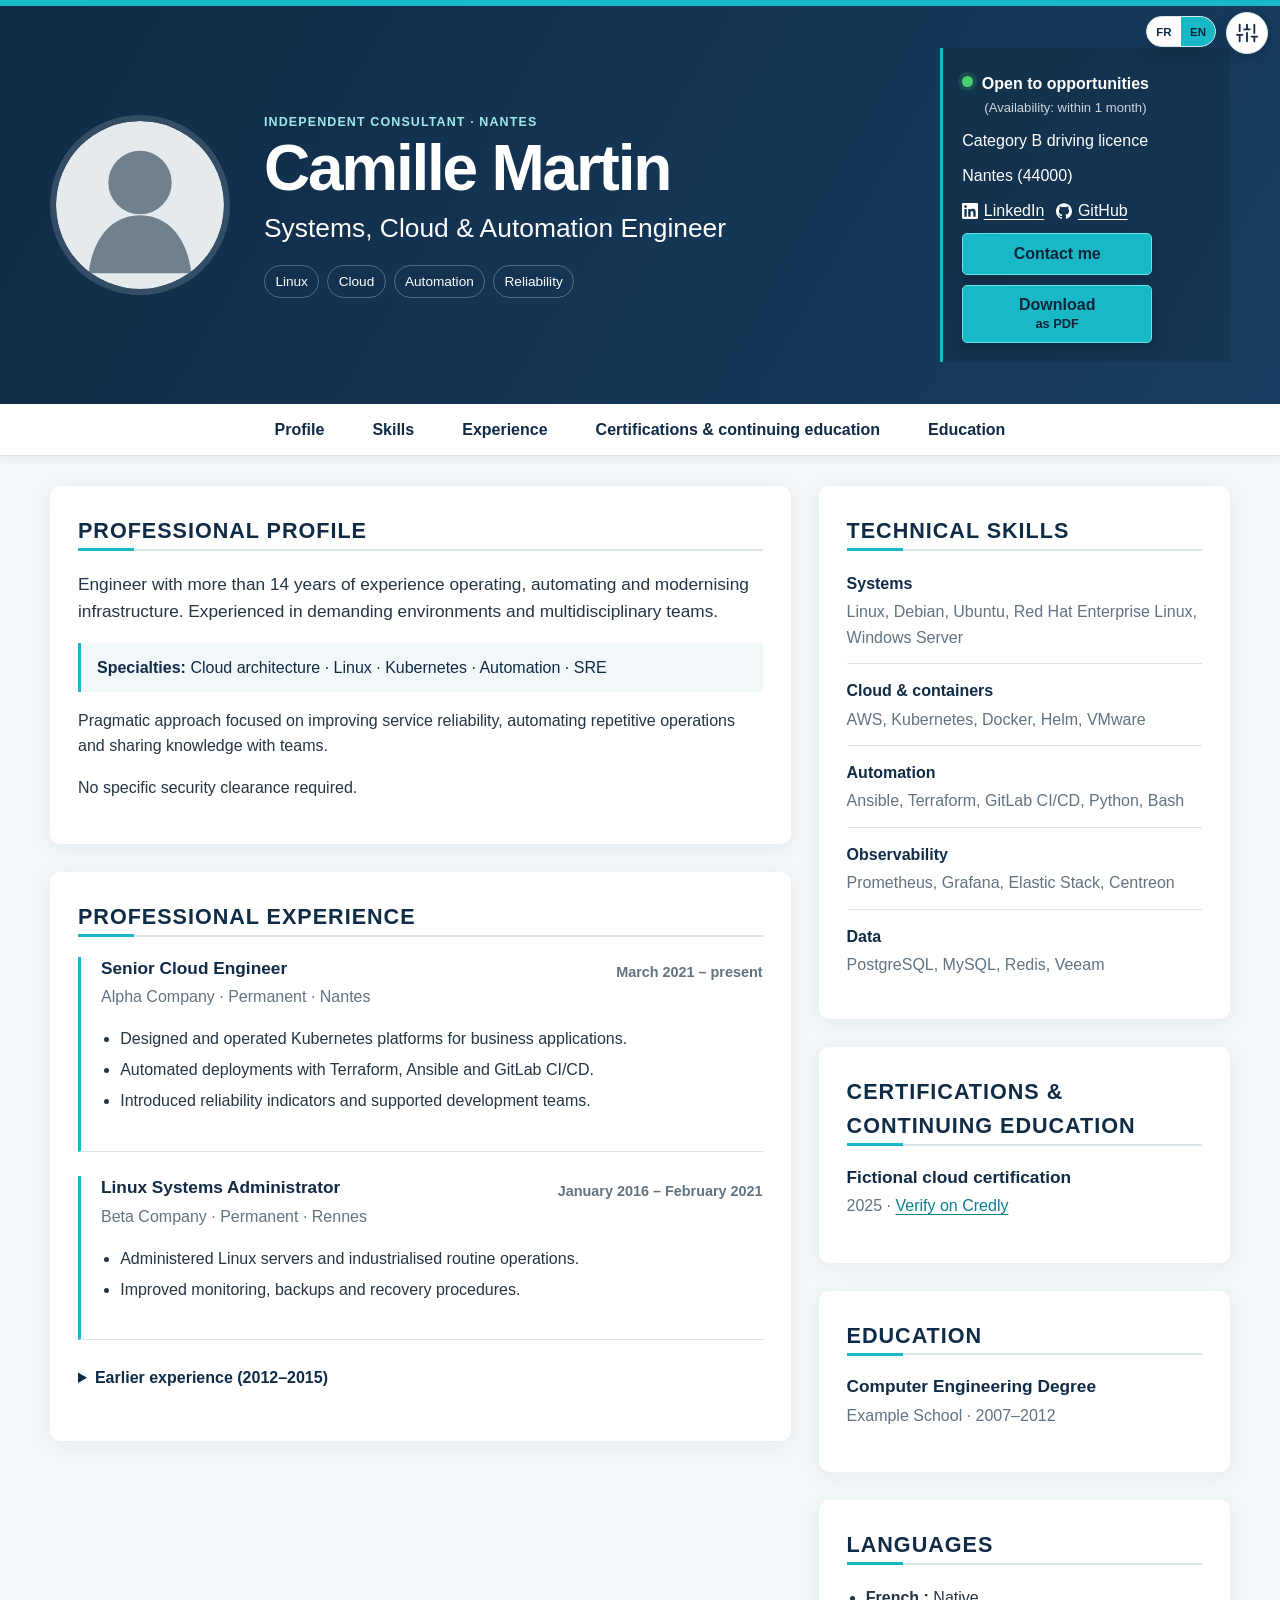
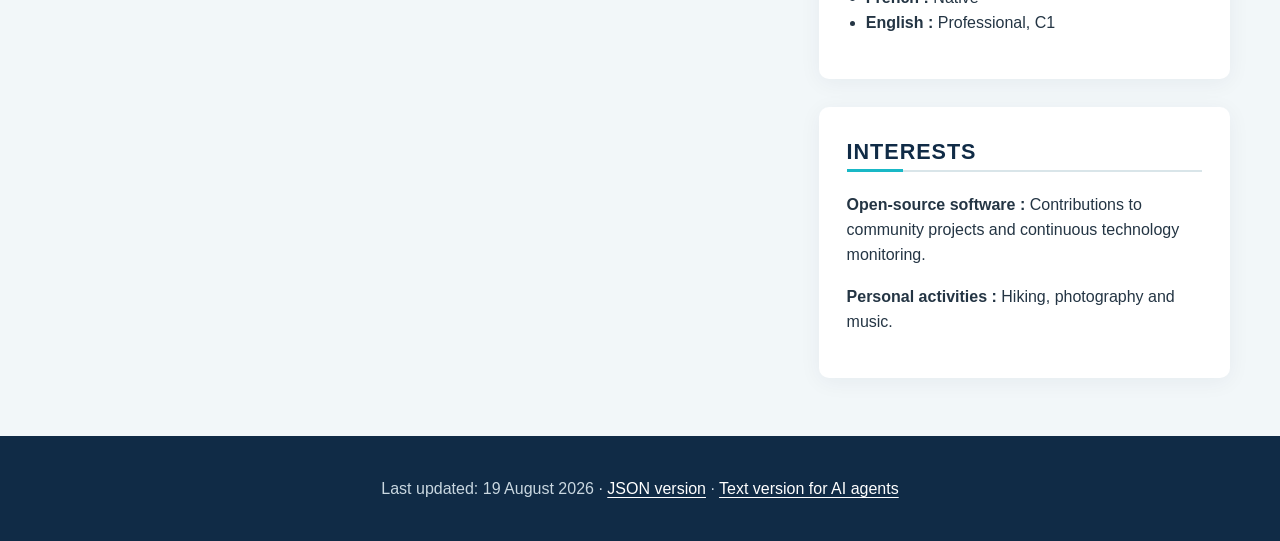
==== commit 420b5244: "Keep language switch order stable" ====
--- a/en/index.html
+++ b/en/index.html
@@ -217,7 +217,7 @@
   <a class="skip-link" href="#contenu">Skip to content</a>
 
   <nav class="language-switch" aria-label="Language">
-    <span aria-current="page">EN</span><a href="../" lang="fr" hreflang="fr">FR</a>
+    <a href="../" lang="fr" hreflang="fr">FR</a><span aria-current="page">EN</span>
   </nav>
 
   <div class="theme-settings">
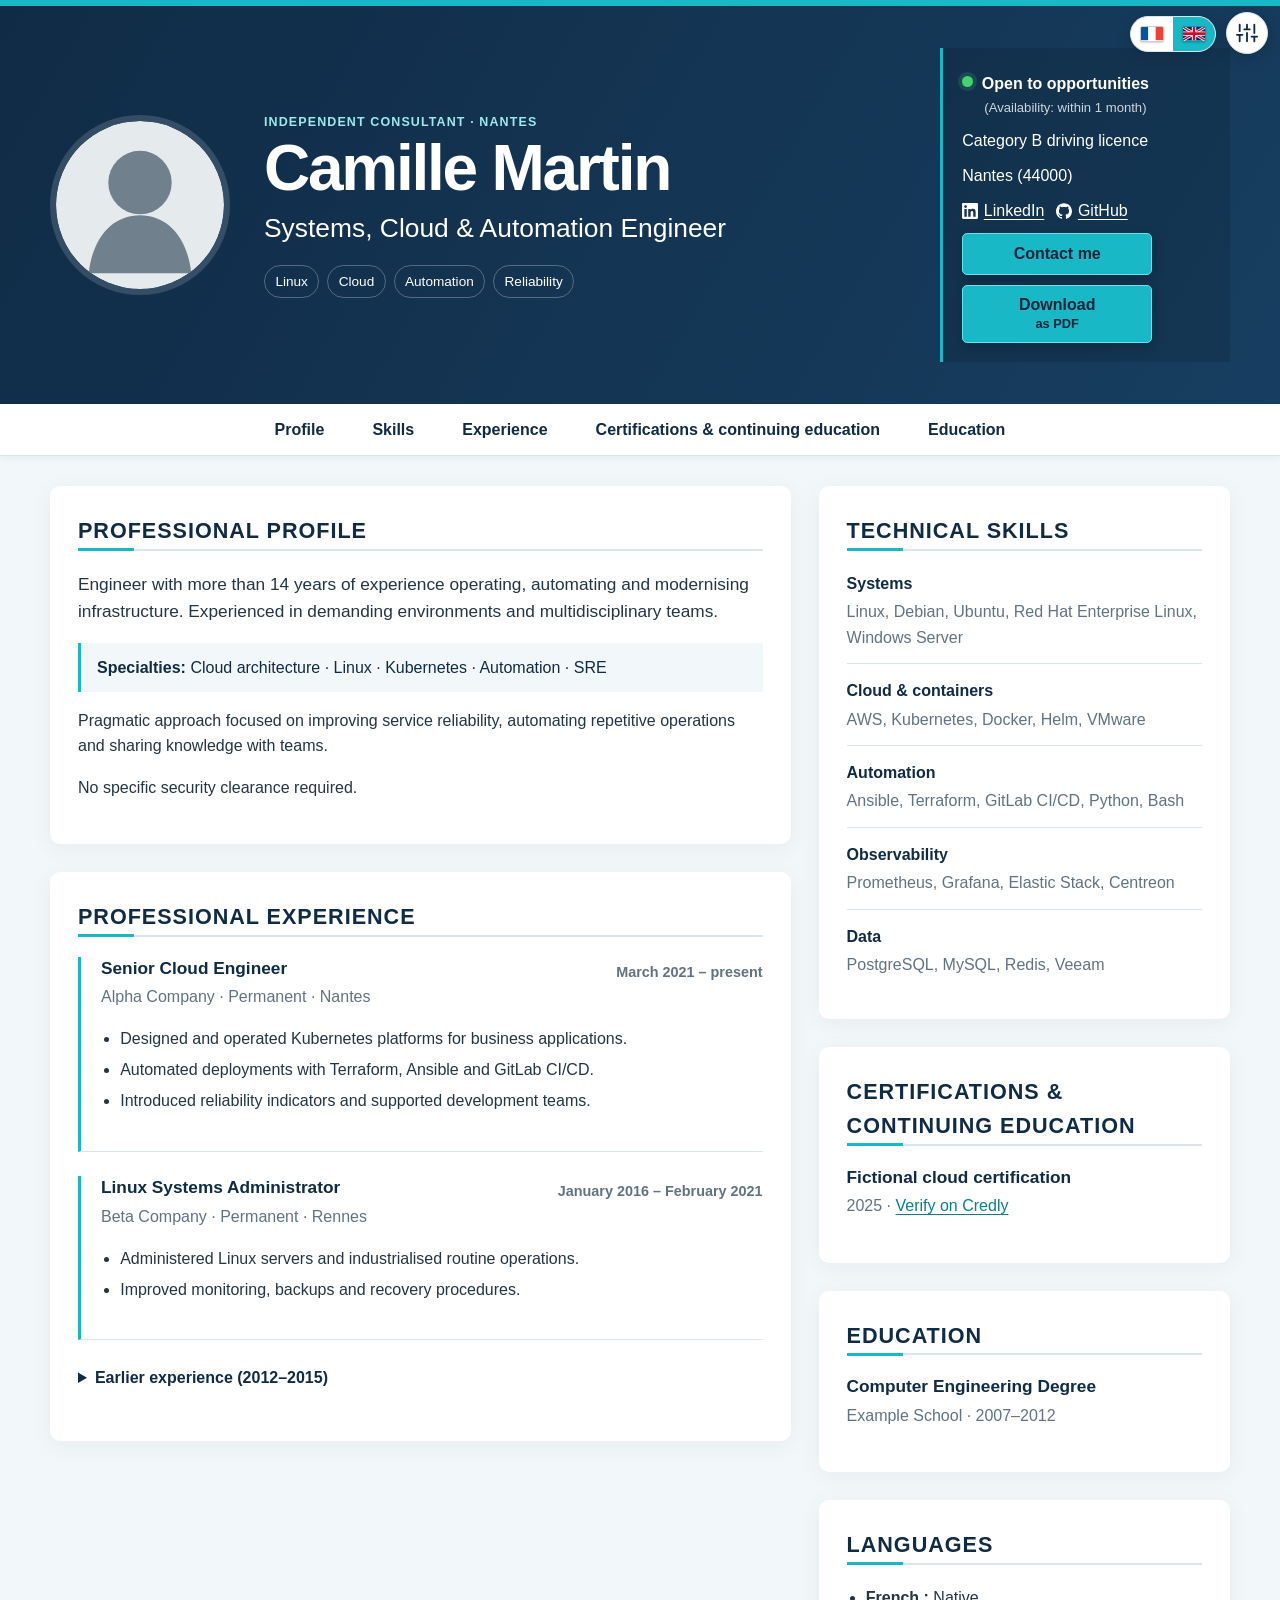
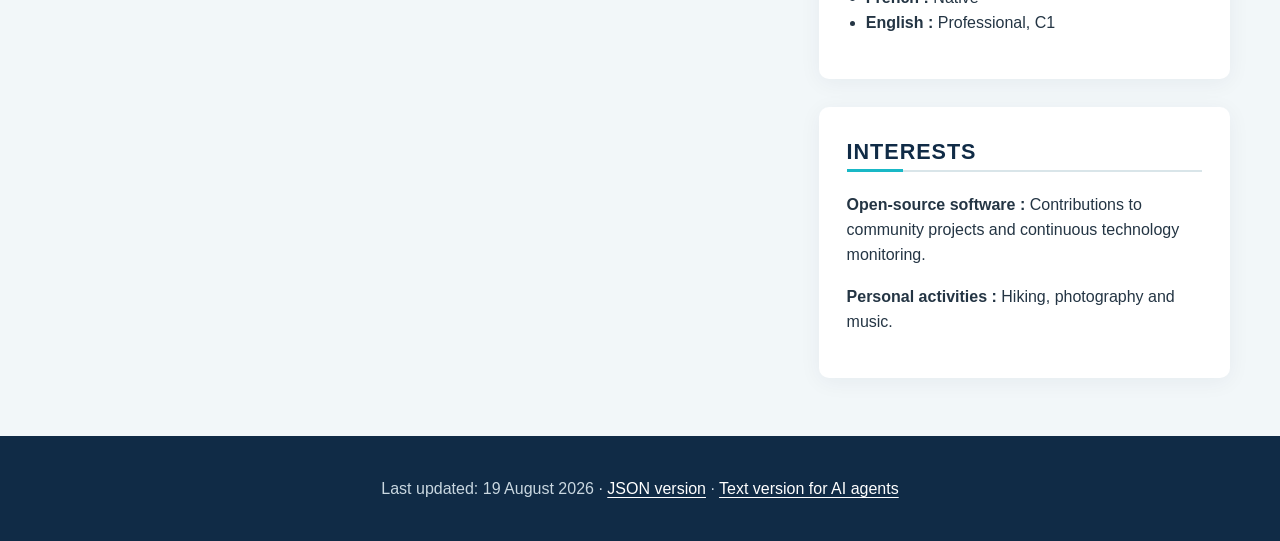
==== commit a88a1ff3: "Use flag icons in language switch" ====
--- a/en/index.html
+++ b/en/index.html
@@ -51,7 +51,8 @@
     .theme-settings { position:fixed; top:12px; right:12px; z-index:8; }
     .language-switch { position:fixed; top:16px; right:64px; z-index:8; display:flex; overflow:hidden; color:var(--heading); background:var(--paper); border:1px solid var(--line); border-radius:999px; box-shadow:0 4px 16px rgba(0,0,0,.14); font-size:.72rem; font-weight:800; }
     .language-switch:empty { display:none; }
-    .language-switch a,.language-switch span { min-width:34px; padding:.35rem .5rem; color:inherit; text-align:center; text-decoration:none; }
+    .language-switch > a,.language-switch > span { display:grid; min-width:42px; min-height:34px; padding:.35rem .5rem; place-items:center; color:inherit; text-align:center; text-decoration:none; }
+    .language-flag { display:block; width:24px; height:auto; border:1px solid rgba(0,0,0,.2); border-radius:2px; box-shadow:0 1px 2px rgba(0,0,0,.16); }
     .language-switch [aria-current="page"] { color:var(--button-ink); background:var(--cyan); }
     .language-switch a:hover,.language-switch a:focus-visible { color:var(--button-ink); background:var(--accent-hover); }
     .theme-toggle { display:grid; width:42px; height:42px; padding:0; place-items:center; color:var(--heading); background:var(--paper); border:1px solid var(--line); border-radius:50%; box-shadow:0 4px 16px rgba(0,0,0,.18); font:inherit; line-height:1; cursor:pointer; }
@@ -102,6 +103,7 @@
     .lead { font-size:1.08rem; }
     .specialties { padding:.75rem 1rem; color:var(--heading); background:var(--wash); border-left:3px solid var(--cyan); }
     @media (max-width:850px) {
+      .theme-settings,.language-switch { position:absolute; }
       .hero-inner { grid-template-columns:120px 1fr; }
       .portrait-wrap { width:120px; height:120px; }
       .contact-card { grid-column:1/-1; }
@@ -217,7 +219,7 @@
   <a class="skip-link" href="#contenu">Skip to content</a>
 
   <nav class="language-switch" aria-label="Language">
-    <a href="../" lang="fr" hreflang="fr">FR</a><span aria-current="page">EN</span>
+    <a data-language="fr" href="../" lang="fr" hreflang="fr"><svg class="language-flag" viewBox="0 0 60 36" aria-hidden="true" focusable="false"><rect width="20" height="36" fill="#0055a4"/><rect x="20" width="20" height="36" fill="#fff"/><rect x="40" width="20" height="36" fill="#ef4135"/></svg><span class="visually-hidden">Français</span></a><span data-language="en" aria-current="page"><svg class="language-flag" viewBox="0 0 60 36" aria-hidden="true" focusable="false"><rect width="60" height="36" fill="#012169"/><path d="M0 0 60 36M60 0 0 36" stroke="#fff" stroke-width="8"/><path d="M0 0 60 36M60 0 0 36" stroke="#c8102e" stroke-width="4"/><path d="M30 0v36M0 18h60" stroke="#fff" stroke-width="12"/><path d="M30 0v36M0 18h60" stroke="#c8102e" stroke-width="7"/></svg><span class="visually-hidden">English</span></span>
   </nav>
 
   <div class="theme-settings">
